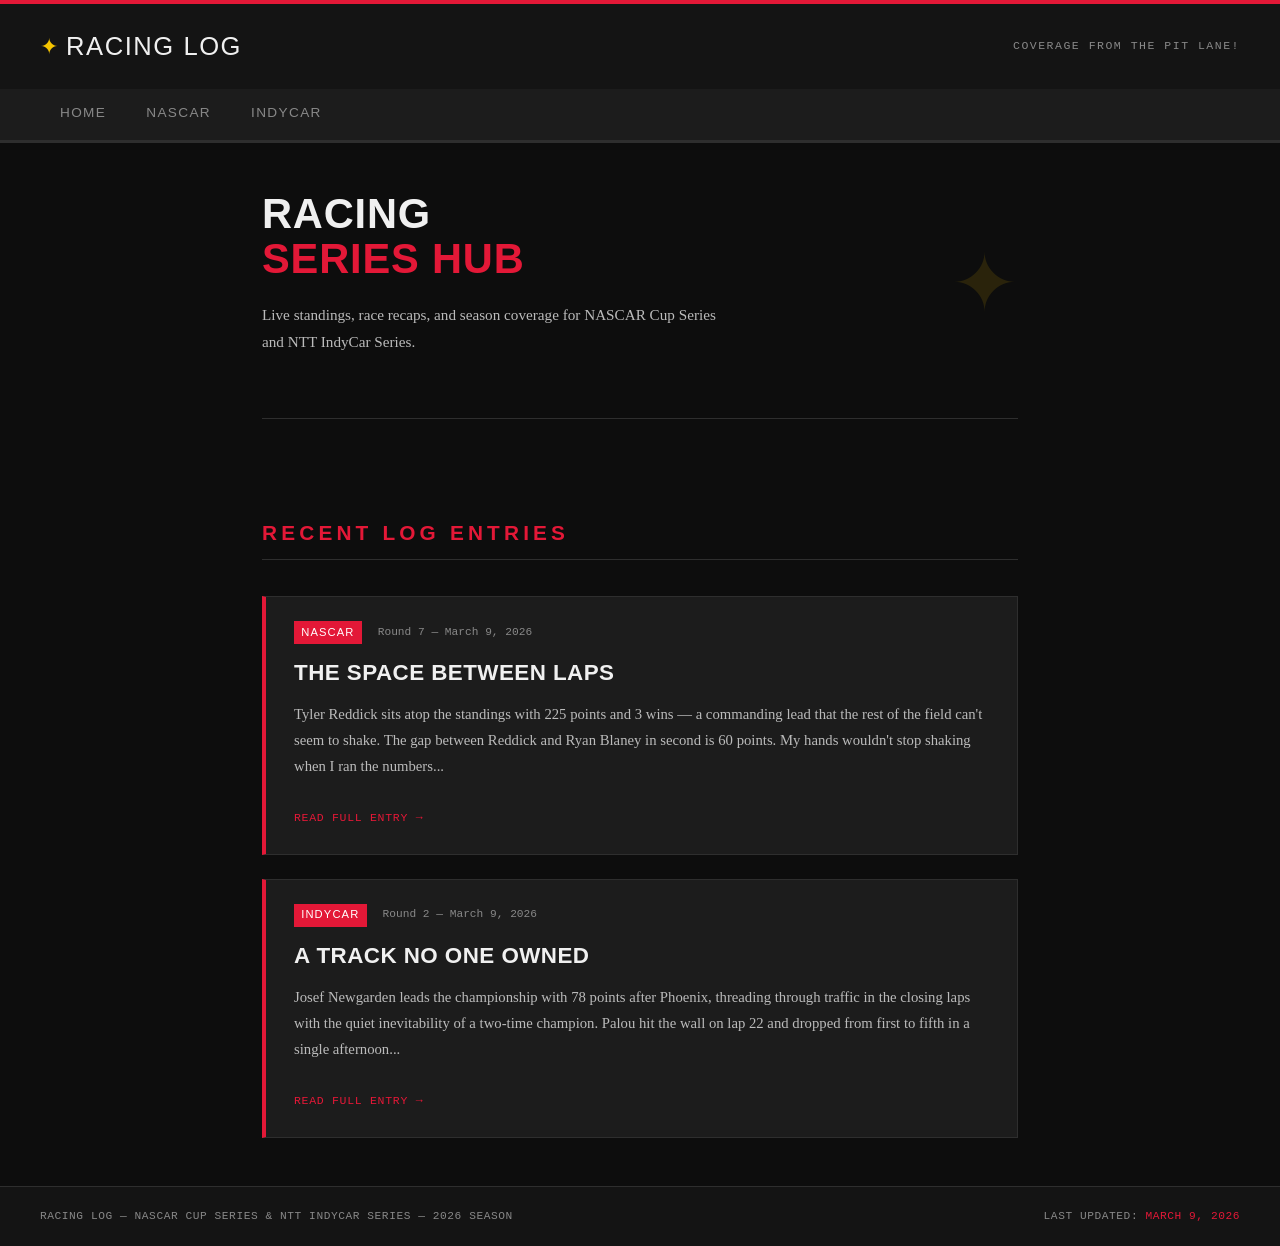
==== index.html @ e7cb41b1 "attempt 2" ====
<!DOCTYPE html>
<html lang="en">
<head>
  <meta charset="UTF-8">
  <meta name="viewport" content="width=device-width, initial-scale=1.0">
  <title>Home | Racing Log</title>
  <link rel="stylesheet" href="/styles/screen.css">
</head>
<body>
  <header class="site-header">
    <div class="header-inner">
      <a href="/" class="site-logo">
        <span class="logo-icon">✦</span>
        <span class="logo-text">Racing Log</span>
      </a>
      <p class="header-tagline">Coverage from the Pit Lane!</p>
    </div>
    <nav>
      <ul>
        <li><a href="/">Home</a></li>
        <li><a href="/posts/post-one/">NASCAR</a></li>
        <li><a href="/posts/post-two/">IndyCar</a></li>
      </ul>
    </nav>
  </header>
  <main class="main-content">
    <section class="hero">
  <div class="hero-text">
    <h1>Racing <strong>Series Hub</strong></h1>
    <p class="hero-sub">Live standings, race recaps, and season coverage for NASCAR Cup Series and NTT IndyCar Series.</p>
  </div>
  <div class="hero-emblem">✦</div>
</section>

<section class="post-previews">
  <h2 class="section-heading">Recent Log Entries</h2>

  <article class="preview-card">
    <div class="preview-meta">
      <span class="entry-label">NASCAR</span>
      <span class="entry-date">Round 7 — March 9, 2026</span>
    </div>
    <h3 class="preview-title"><a href="/posts/nascar-between-laps/">The Space Between Laps</a></h3>
    <p class="preview-excerpt">Tyler Reddick sits atop the standings with 225 points and 3 wins — a commanding lead that the rest of the field can't seem to shake. The gap between Reddick and Ryan Blaney in second is 60 points. My hands wouldn't stop shaking when I ran the numbers...</p>
    <a class="read-more" href="/posts/nascar-between-laps/">Read Full Entry &rarr;</a>
  </article>

  <article class="preview-card">
    <div class="preview-meta">
      <span class="entry-label">IndyCar</span>
      <span class="entry-date">Round 2 — March 9, 2026</span>
    </div>
    <h3 class="preview-title"><a href="/posts/indycar-a-track-no-one-named/">A Track No One Owned</a></h3>
    <p class="preview-excerpt">Josef Newgarden leads the championship with 78 points after Phoenix, threading through traffic in the closing laps with the quiet inevitability of a two-time champion. Palou hit the wall on lap 22 and dropped from first to fifth in a single afternoon...</p>
    <a class="read-more" href="/posts/indycar-a-track-no-one-named/">Read Full Entry &rarr;</a>
  </article>

</section>
  </main>
  <footer class="site-footer">
    <p>Racing Log &mdash; NASCAR Cup Series &amp; NTT IndyCar Series &mdash; 2026 Season</p>
    <p class="footer-coords">Last Updated: <span class="coords">March 9, 2026</span></p>
  </footer>
</body>
</html>
---- styles/screen.css ----
:root {
  --black:   #0d0d0d;
  --dark:    #141414;
  --panel:   #1c1c1c;
  --border:  #2e2e2e;
  --white:   #f0f0f0;
  --muted:   #888;
  --red:     #e31837;
  --yellow:  #f5c400;
}

*, *::before, *::after {
  box-sizing: border-box;
  margin: 0;
  padding: 0;
}

html {
  font-size: 16px;
  scroll-behavior: smooth;
}

body {
  font-family: Georgia, serif;
  background-color: var(--black);
  color: var(--white);
  line-height: 1.75;
  min-height: 100vh;
  display: flex;
  flex-direction: column;
}

.site-header {
  background: var(--dark);
  border-top: 4px solid var(--red);
  border-bottom: 1px solid var(--border);
  padding: 0;
}

.header-inner {
  display: flex;
  align-items: center;
  justify-content: space-between;
  padding: 1.25rem 2.5rem;
}

.site-logo {
  display: inline-flex;
  align-items: center;
  gap: 0.5rem;
  text-decoration: none;
  color: var(--white);
}

.logo-icon {
  font-size: 1.4rem;
  color: var(--yellow);
}

.logo-text {
  font-family: Impact, Arial, sans-serif;
  font-size: 1.6rem;
  letter-spacing: 0.06em;
  text-transform: uppercase;
}

.header-tagline {
  font-family: 'Courier New', monospace;
  font-size: 0.72rem;
  color: var(--muted);
  letter-spacing: 0.13em;
  text-transform: uppercase;
}

nav {
  background: var(--panel);
  border-bottom: 2px solid var(--border);
  padding: 0 2.5rem;
}

nav ul {
  display: flex;
  list-style: none;
}

nav ul li a {
  display: inline-block;
  padding: 0.75rem 1.25rem;
  color: var(--muted);
  text-decoration: none;
  font-family: Impact, Arial, sans-serif;
  font-size: 0.85rem;
  letter-spacing: 0.1em;
  text-transform: uppercase;
  border-bottom: 3px solid transparent;
  transition: color 0.15s, border-color 0.15s;
}

nav ul li a:hover {
  color: var(--white);
  border-bottom-color: var(--red);
}

.main-content {
  flex: 1;
  max-width: 820px;
  width: 100%;
  margin: 0 auto;
  padding: 3rem 2rem;
}

.hero {
  display: flex;
  align-items: center;
  justify-content: space-between;
  gap: 2rem;
  margin-bottom: 3.5rem;
  padding-bottom: 2.5rem;
  border-bottom: 1px solid var(--border);
}

.hero h1 {
  font-family: Impact, Arial, sans-serif;
  font-size: 4rem;
  line-height: 1;
  text-transform: uppercase;
  letter-spacing: 0.02em;
  margin-bottom: 0.75rem;
}

.hero h1 strong {
  color: var(--red);
  display: block;
}

.hero-sub {
  color: var(--muted);
  font-size: 0.95rem;
  max-width: 460px;
}

.hero-emblem {
  font-size: 5rem;
  color: var(--yellow);
  opacity: 0.12;
  flex-shrink: 0;
}

.section-heading {
  font-family: 'Courier New', monospace;
  font-size: 0.72rem;
  letter-spacing: 0.2em;
  text-transform: uppercase;
  color: var(--red);
  margin-bottom: 1.75rem;
  padding-bottom: 0.5rem;
  border-bottom: 1px solid var(--border);
}

.post-previews {
  display: flex;
  flex-direction: column;
  gap: 1.5rem;
}

.preview-card {
  background: var(--panel);
  border: 1px solid var(--border);
  border-left: 4px solid var(--red);
  padding: 1.5rem 1.75rem;
  transition: border-left-color 0.15s, background 0.15s;
}

.preview-card:hover {
  background: #222;
  border-left-color: var(--yellow);
}

.preview-meta {
  display: flex;
  gap: 1rem;
  align-items: center;
  margin-bottom: 0.6rem;
}

.entry-label {
  font-family: Impact, Arial, sans-serif;
  font-size: 0.7rem;
  letter-spacing: 0.1em;
  text-transform: uppercase;
  background: var(--red);
  color: #fff;
  padding: 0.1rem 0.45rem;
}

.entry-date {
  font-family: 'Courier New', monospace;
  font-size: 0.7rem;
  color: var(--muted);
}

.preview-title {
  font-family: Impact, Arial, sans-serif;
  font-size: 1.4rem;
  text-transform: uppercase;
  letter-spacing: 0.02em;
  margin-bottom: 0.6rem;
}

.preview-title a {
  color: var(--white);
  text-decoration: none;
  transition: color 0.15s;
}

.preview-title a:hover {
  color: var(--yellow);
}

.preview-excerpt {
  color: var(--muted);
  font-size: 0.92rem;
  margin-bottom: 1rem;
}

.read-more {
  font-family: 'Courier New', monospace;
  font-size: 0.72rem;
  color: var(--red);
  text-decoration: none;
  letter-spacing: 0.06em;
  text-transform: uppercase;
  transition: color 0.15s;
}

.read-more:hover {
  color: var(--yellow);
}

.main-content h1 {
  font-family: Impact, Arial, sans-serif;
  font-size: 2.6rem;
  text-transform: uppercase;
  letter-spacing: 0.02em;
  line-height: 1.1;
  margin-bottom: 1.25rem;
}

.main-content h2 {
  font-family: Impact, Arial, sans-serif;
  font-size: 1.3rem;
  text-transform: uppercase;
  color: var(--red);
  margin-top: 2.5rem;
  margin-bottom: 0.75rem;
}

.main-content p {
  color: #bbb;
  margin-bottom: 1.4rem;
}

.main-content em {
  color: var(--white);
}

.main-content strong {
  color: var(--yellow);
}

.main-content blockquote {
  border-left: 3px solid var(--yellow);
  padding: 0.5rem 1.25rem;
  margin: 1.5rem 0;
  color: var(--muted);
  font-style: italic;
}

.main-content table {
  width: 100%;
  border-collapse: collapse;
  margin: 2rem 0;
  font-family: 'Courier New', monospace;
  font-size: 0.82rem;
}

.main-content thead th {
  background: var(--red);
  color: #fff;
  font-family: Impact, Arial, sans-serif;
  font-size: 0.78rem;
  letter-spacing: 0.1em;
  text-transform: uppercase;
  padding: 0.6rem 1rem;
  text-align: left;
}

.main-content tbody tr {
  border-bottom: 1px solid var(--border);
}

.main-content tbody tr:nth-child(even) {
  background: rgba(255,255,255,0.02);
}

.main-content tbody tr:hover {
  background: rgba(227, 24, 55, 0.05);
}

.main-content tbody td {
  padding: 0.55rem 1rem;
  color: #bbb;
}

.main-content tbody tr:first-child td {
  color: var(--yellow);
  font-weight: bold;
}

.site-footer {
  background: var(--dark);
  border-top: 1px solid var(--border);
  padding: 1.25rem 2.5rem;
  display: flex;
  justify-content: space-between;
  align-items: center;
  flex-wrap: wrap;
  gap: 0.5rem;
}

.site-footer p {
  font-family: 'Courier New', monospace;
  font-size: 0.7rem;
  color: var(--muted);
  letter-spacing: 0.05em;
  text-transform: uppercase;
  margin: 0;
}

.coords {
  color: var(--red);
}

::-webkit-scrollbar { width: 5px; }
::-webkit-scrollbar-track { background: var(--black); }
::-webkit-scrollbar-thumb { background: var(--red); }
::-webkit-scrollbar-thumb:hover { background: var(--yellow); }
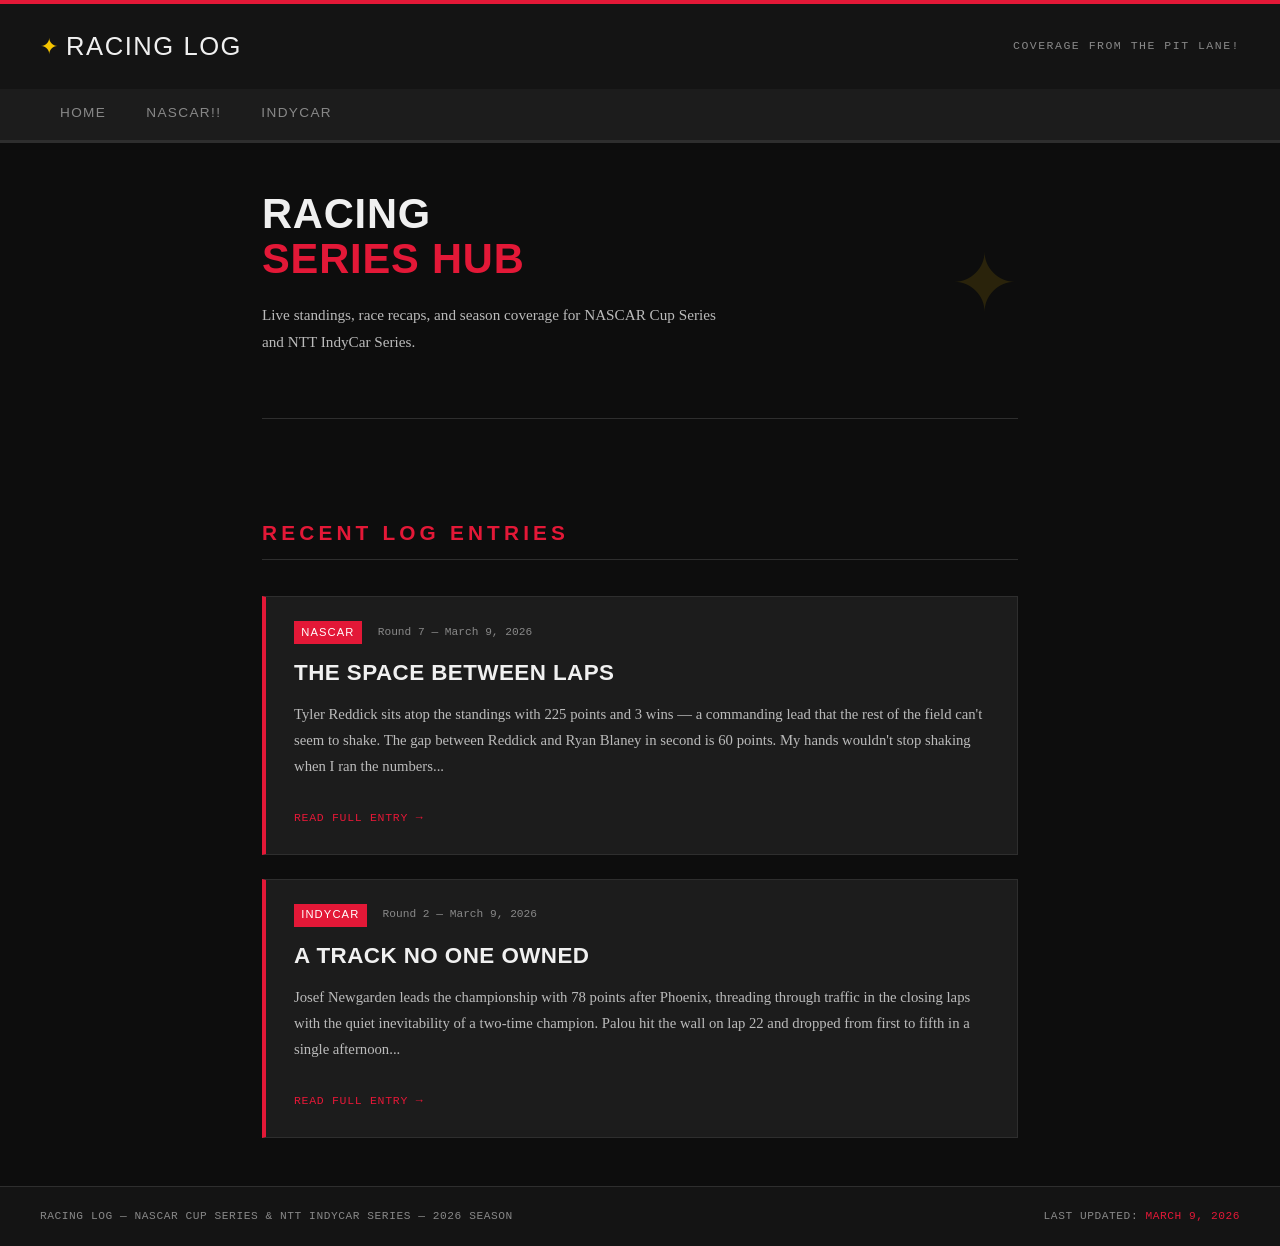
==== commit a44d6613: "final hope" ====
--- a/index.html
+++ b/index.html
@@ -3,8 +3,8 @@
 <head>
   <meta charset="UTF-8">
   <meta name="viewport" content="width=device-width, initial-scale=1.0">
-  <title>Home | Racing Log</title>
-  <link rel="stylesheet" href="/styles/screen.css">
+  <title>Home | Racing Log!!</title>
+<link rel="stylesheet" href="styles/screen.css">
 </head>
 <body>
   <header class="site-header">
@@ -18,7 +18,7 @@
     <nav>
       <ul>
         <li><a href="/">Home</a></li>
-        <li><a href="/posts/post-one/">NASCAR</a></li>
+        <li><a href="/posts/post-one/">NASCAR!!</a></li>
         <li><a href="/posts/post-two/">IndyCar</a></li>
       </ul>
     </nav>
